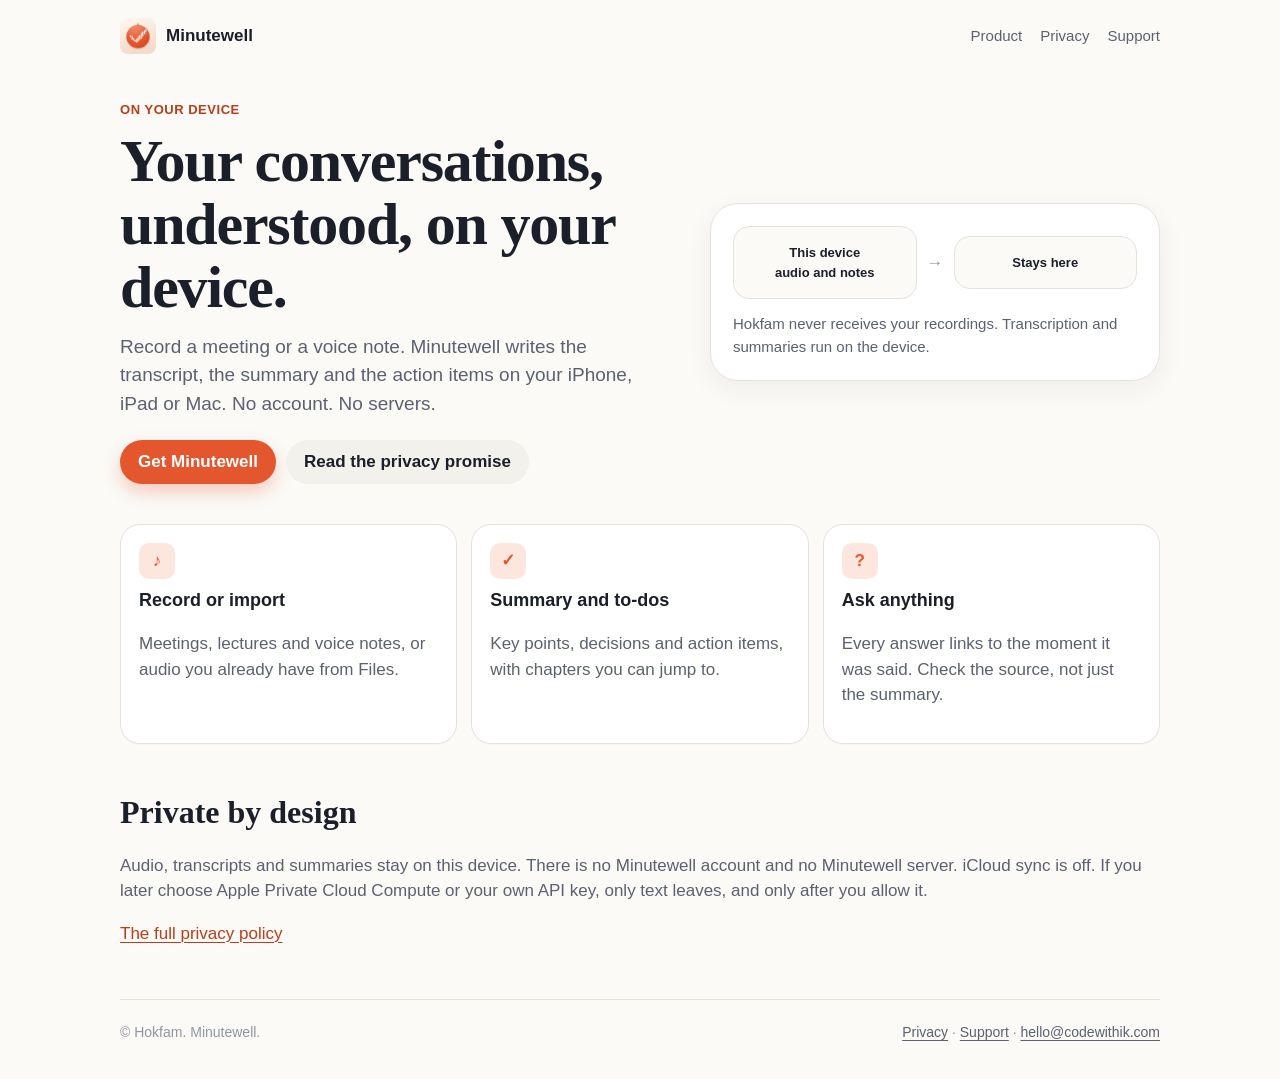
==== index.html @ e91f5c22 "Add files via upload" ====
<!DOCTYPE html>
<html lang="en">
<head>
  <meta charset="utf-8">
  <meta name="viewport" content="width=device-width, initial-scale=1">
  <title>Minutewell — Private meeting notes</title>
  <meta name="description" content="Record a meeting or voice note. Get a transcript, summary and action items on your iPhone, iPad or Mac. No account. No servers.">
  <link rel="icon" href="assets/favicon.png" type="image/png">
  <link rel="apple-touch-icon" href="assets/icon-180.png">
  <link rel="stylesheet" href="assets/styles.css">
</head>
<body>
  <header class="wrap nav">
    <a class="brand" href="./"><img src="assets/icon-180.png" alt="">Minutewell</a>
    <nav class="nav-links" aria-label="Site">
      <a href="#product">Product</a>
      <a href="privacy/">Privacy</a>
      <a href="support/">Support</a>
    </nav>
  </header>

  <main>
    <section class="wrap hero">
      <div>
        <p class="kicker">On your device</p>
        <h1>Your conversations, understood, on your device.</h1>
        <p class="lede">Record a meeting or a voice note. Minutewell writes the transcript, the summary and the action items on your iPhone, iPad or Mac. No account. No servers.</p>
        <div class="actions">
          <a class="btn" href="support/">Get Minutewell</a>
          <a class="btn quiet" href="privacy/">Read the privacy promise</a>
        </div>
      </div>
      <aside class="panel">
        <div class="flow" aria-label="Recordings stay on the device. Minutewell has no servers.">
          <div class="node">This device<br>audio and notes</div>
          <div class="arrow" aria-hidden="true">→</div>
          <div class="node">Stays here</div>
        </div>
        <p>Hokfam never receives your recordings. Transcription and summaries run on the device.</p>
      </aside>
    </section>

    <section class="wrap grid" id="product">
      <article class="card">
        <div class="mark" aria-hidden="true">♪</div>
        <h2>Record or import</h2>
        <p>Meetings, lectures and voice notes, or audio you already have from Files.</p>
      </article>
      <article class="card">
        <div class="mark" aria-hidden="true">✓</div>
        <h2>Summary and to-dos</h2>
        <p>Key points, decisions and action items, with chapters you can jump to.</p>
      </article>
      <article class="card">
        <div class="mark" aria-hidden="true">?</div>
        <h2>Ask anything</h2>
        <p>Every answer links to the moment it was said. Check the source, not just the summary.</p>
      </article>
    </section>

    <section class="wrap section">
      <h2>Private by design</h2>
      <p>Audio, transcripts and summaries stay on this device. There is no Minutewell account and no Minutewell server. iCloud sync is off. If you later choose Apple Private Cloud Compute or your own API key, only text leaves, and only after you allow it.</p>
      <p><a href="privacy/">The full privacy policy</a></p>
    </section>
  </main>

  <footer class="wrap">
    <span>© Hokfam. Minutewell.</span>
    <span><a href="privacy/">Privacy</a> · <a href="support/">Support</a> · <a href="mailto:hello@codewithik.com">hello@codewithik.com</a></span>
  </footer>
</body>
</html>
---- assets/styles.css ----
/* Minutewell site. Warm paper, persimmon accent, system fonts. */
:root {
  --accent: #E4572E;
  --accent-text: #B83F1C;
  --accent-soft: #FCE6DE;
  --ink: #1B1F2A;
  --ink-secondary: #5B6170;
  --ink-tertiary: #9096A2;
  --bg: #FBFAF7;
  --surface: #FFFFFF;
  --raised: #F3F1EC;
  --line: #E6E2DA;
  --success: #1F9D6B;
  --shadow: 0 8px 28px rgba(27, 31, 42, 0.06);
  --max: 1040px;
  --serif: "Iowan Old Style", Palatino, "Palatino Linotype", Georgia, serif;
  --sans: -apple-system, BlinkMacSystemFont, "SF Pro Text", "Segoe UI", sans-serif;
}

* { box-sizing: border-box; }
html { scroll-behavior: smooth; }
body {
  margin: 0;
  background: var(--bg);
  color: var(--ink);
  font-family: var(--sans);
  font-size: 17px;
  line-height: 1.5;
}
img { max-width: 100%; display: block; }
a { color: var(--accent-text); text-decoration-thickness: 1px; text-underline-offset: 3px; }
a:hover { color: var(--accent); }

.wrap { width: min(var(--max), calc(100% - 40px)); margin: 0 auto; }
.narrow { width: min(720px, calc(100% - 40px)); margin: 0 auto; }

.nav {
  display: flex;
  align-items: center;
  justify-content: space-between;
  gap: 16px;
  padding: 18px 0;
}
.brand { display: flex; align-items: center; gap: 10px; color: var(--ink); text-decoration: none; font-weight: 650; }
.brand img { width: 36px; height: 36px; border-radius: 8px; }
.nav-links { display: flex; gap: 18px; align-items: center; }
.nav-links a { color: var(--ink-secondary); text-decoration: none; font-size: 15px; }
.nav-links a:hover, .nav-links a[aria-current="page"] { color: var(--ink); }

.btn {
  display: inline-flex;
  align-items: center;
  justify-content: center;
  min-height: 44px;
  padding: 0 18px;
  border-radius: 999px;
  background: var(--accent);
  color: white;
  text-decoration: none;
  font-weight: 650;
  box-shadow: 0 8px 18px rgba(228, 87, 46, 0.28);
}
.btn:hover { color: white; }
.btn.quiet {
  background: var(--raised);
  color: var(--ink);
  box-shadow: none;
}

.hero { padding: 28px 0 12px; display: grid; grid-template-columns: 1.1fr 0.9fr; gap: 40px; align-items: center; }
.kicker { color: var(--accent-text); font-size: 13px; font-weight: 700; letter-spacing: 0.04em; text-transform: uppercase; margin: 0 0 10px; }
h1 { font-family: var(--serif); font-size: clamp(40px, 5vw, 60px); line-height: 1.05; font-weight: 700; letter-spacing: -0.02em; margin: 0 0 14px; }
.lede { color: var(--ink-secondary); font-size: 19px; margin: 0 0 22px; max-width: 38em; }
.actions { display: flex; flex-wrap: wrap; gap: 10px; }

.panel {
  background: var(--surface);
  border: 0.5px solid var(--line);
  border-radius: 28px;
  box-shadow: var(--shadow);
  padding: 22px;
}
.flow { display: grid; grid-template-columns: 1fr auto 1fr; gap: 10px; align-items: center; }
.node, .blocked {
  border-radius: 16px;
  padding: 16px 10px;
  text-align: center;
  font-size: 13px;
  font-weight: 650;
}
.node { background: var(--bg); border: 0.5px solid var(--line); }
.blocked { background: var(--raised); color: var(--ink-tertiary); }
.arrow { color: var(--ink-tertiary); font-weight: 700; }
.panel p { color: var(--ink-secondary); margin: 14px 0 0; font-size: 15px; }

.grid { display: grid; grid-template-columns: repeat(3, 1fr); gap: 14px; padding: 28px 0 8px; }
.card {
  background: var(--surface);
  border: 0.5px solid var(--line);
  border-radius: 20px;
  padding: 18px;
  box-shadow: 0 1px 0 rgba(27, 31, 42, 0.02);
}
.card h2, .section h2 { font-size: 18px; margin: 8px 0; }
.card p, .section p, .section li { color: var(--ink-secondary); }
.mark {
  width: 36px; height: 36px; border-radius: 10px;
  background: var(--accent-soft); color: var(--accent);
  display: grid; place-items: center; font-weight: 700;
}

.section { padding: 36px 0; }
.section h2 { font-family: var(--serif); font-size: 32px; margin: 0 0 8px; }
footer {
  border-top: 0.5px solid var(--line);
  padding: 22px 0 36px;
  color: var(--ink-tertiary);
  font-size: 14px;
  display: flex;
  justify-content: space-between;
  gap: 12px;
  flex-wrap: wrap;
}
footer a { color: var(--ink-secondary); }

.policy h1 { font-size: clamp(36px, 4vw, 48px); }
.policy h2 { font-family: var(--serif); font-size: 26px; margin: 28px 0 8px; }
.policy p, .policy li { color: var(--ink-secondary); }
.policy ul { padding-left: 1.2em; }
.updated { color: var(--ink-tertiary); font-size: 14px; }

@media (max-width: 800px) {
  .hero, .grid { grid-template-columns: 1fr; }
  .nav { align-items: flex-start; }
}
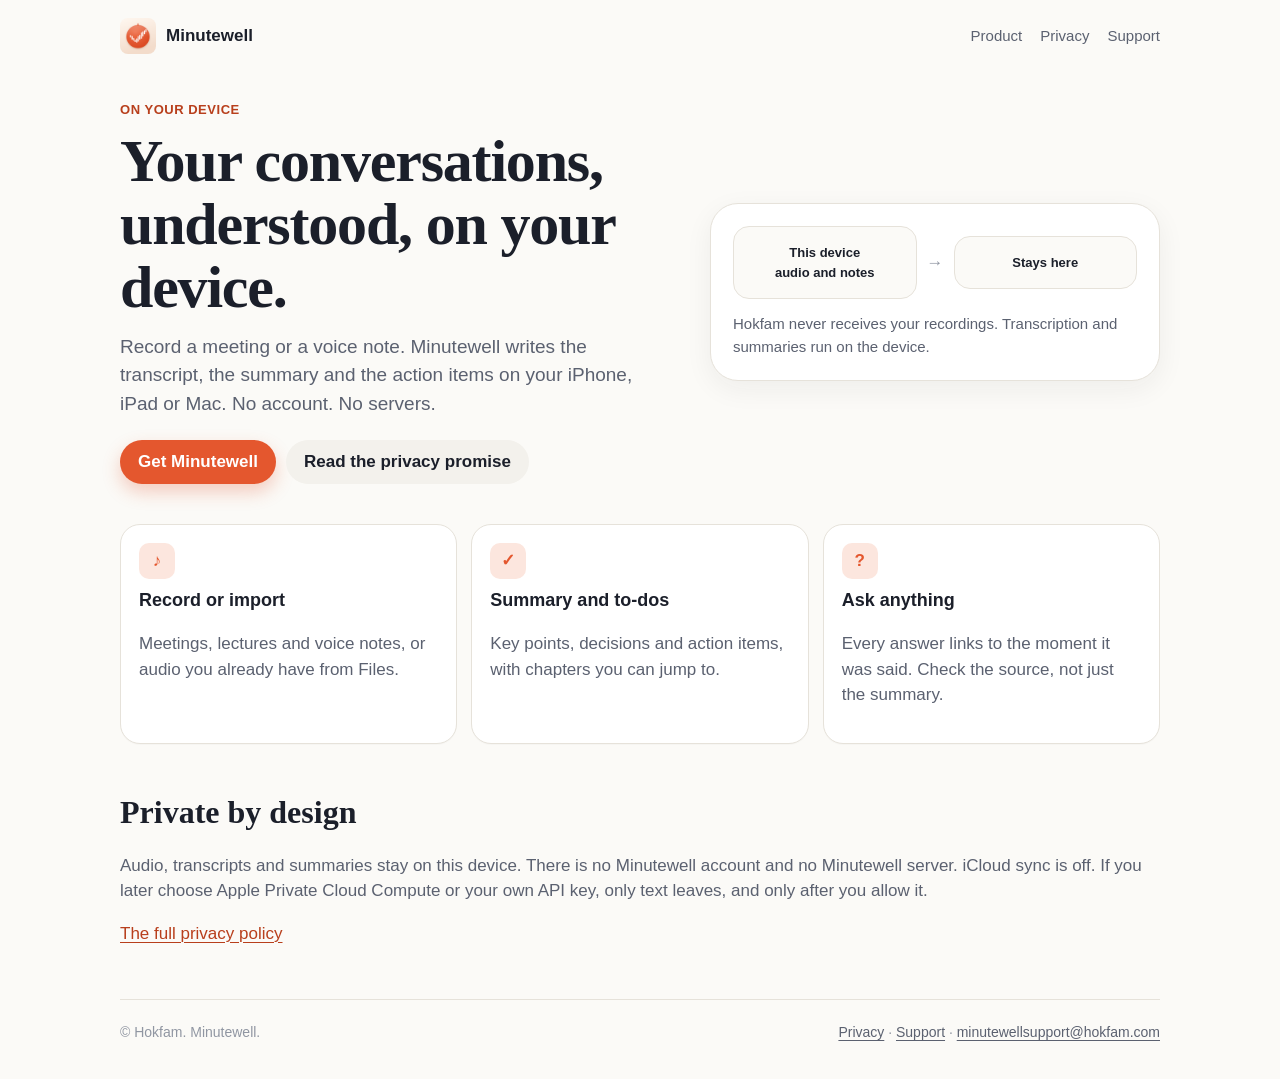
==== commit ed9e5710: "index.html" ====
--- a/index.html
+++ b/index.html
@@ -14,8 +14,8 @@
     <a class="brand" href="./"><img src="assets/icon-180.png" alt="">Minutewell</a>
     <nav class="nav-links" aria-label="Site">
       <a href="#product">Product</a>
-      <a href="privacy/">Privacy</a>
-      <a href="support/">Support</a>
+      <a href="privacy.html">Privacy</a>
+      <a href="support.html">Support</a>
     </nav>
   </header>
 
@@ -67,7 +67,7 @@
 
   <footer class="wrap">
     <span>© Hokfam. Minutewell.</span>
-    <span><a href="privacy/">Privacy</a> · <a href="support/">Support</a> · <a href="mailto:hello@codewithik.com">hello@codewithik.com</a></span>
+    <span><a href="privacy/">Privacy</a> · <a href="support/">Support</a> · <a href="mailto:minutewellsupport@hokfam.com">minutewellsupport@hokfam.com</a></span>
   </footer>
 </body>
 </html>
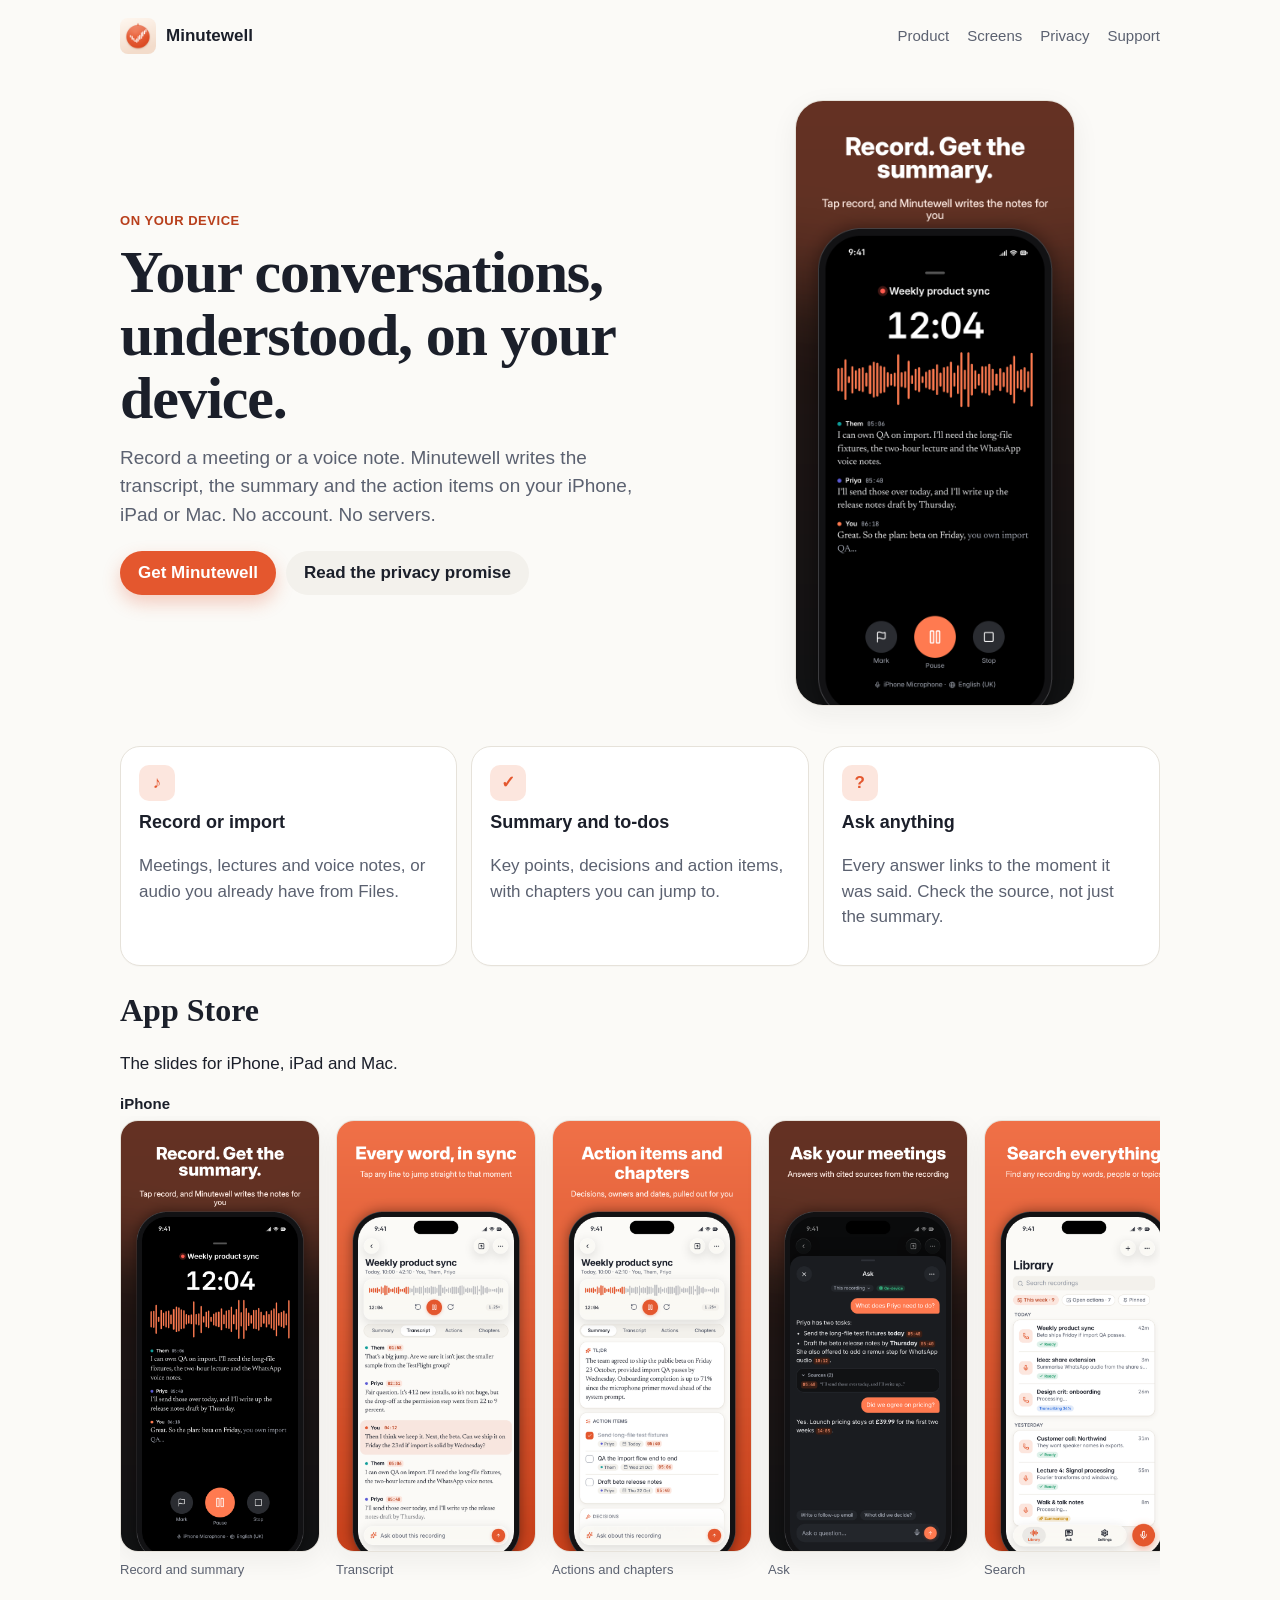
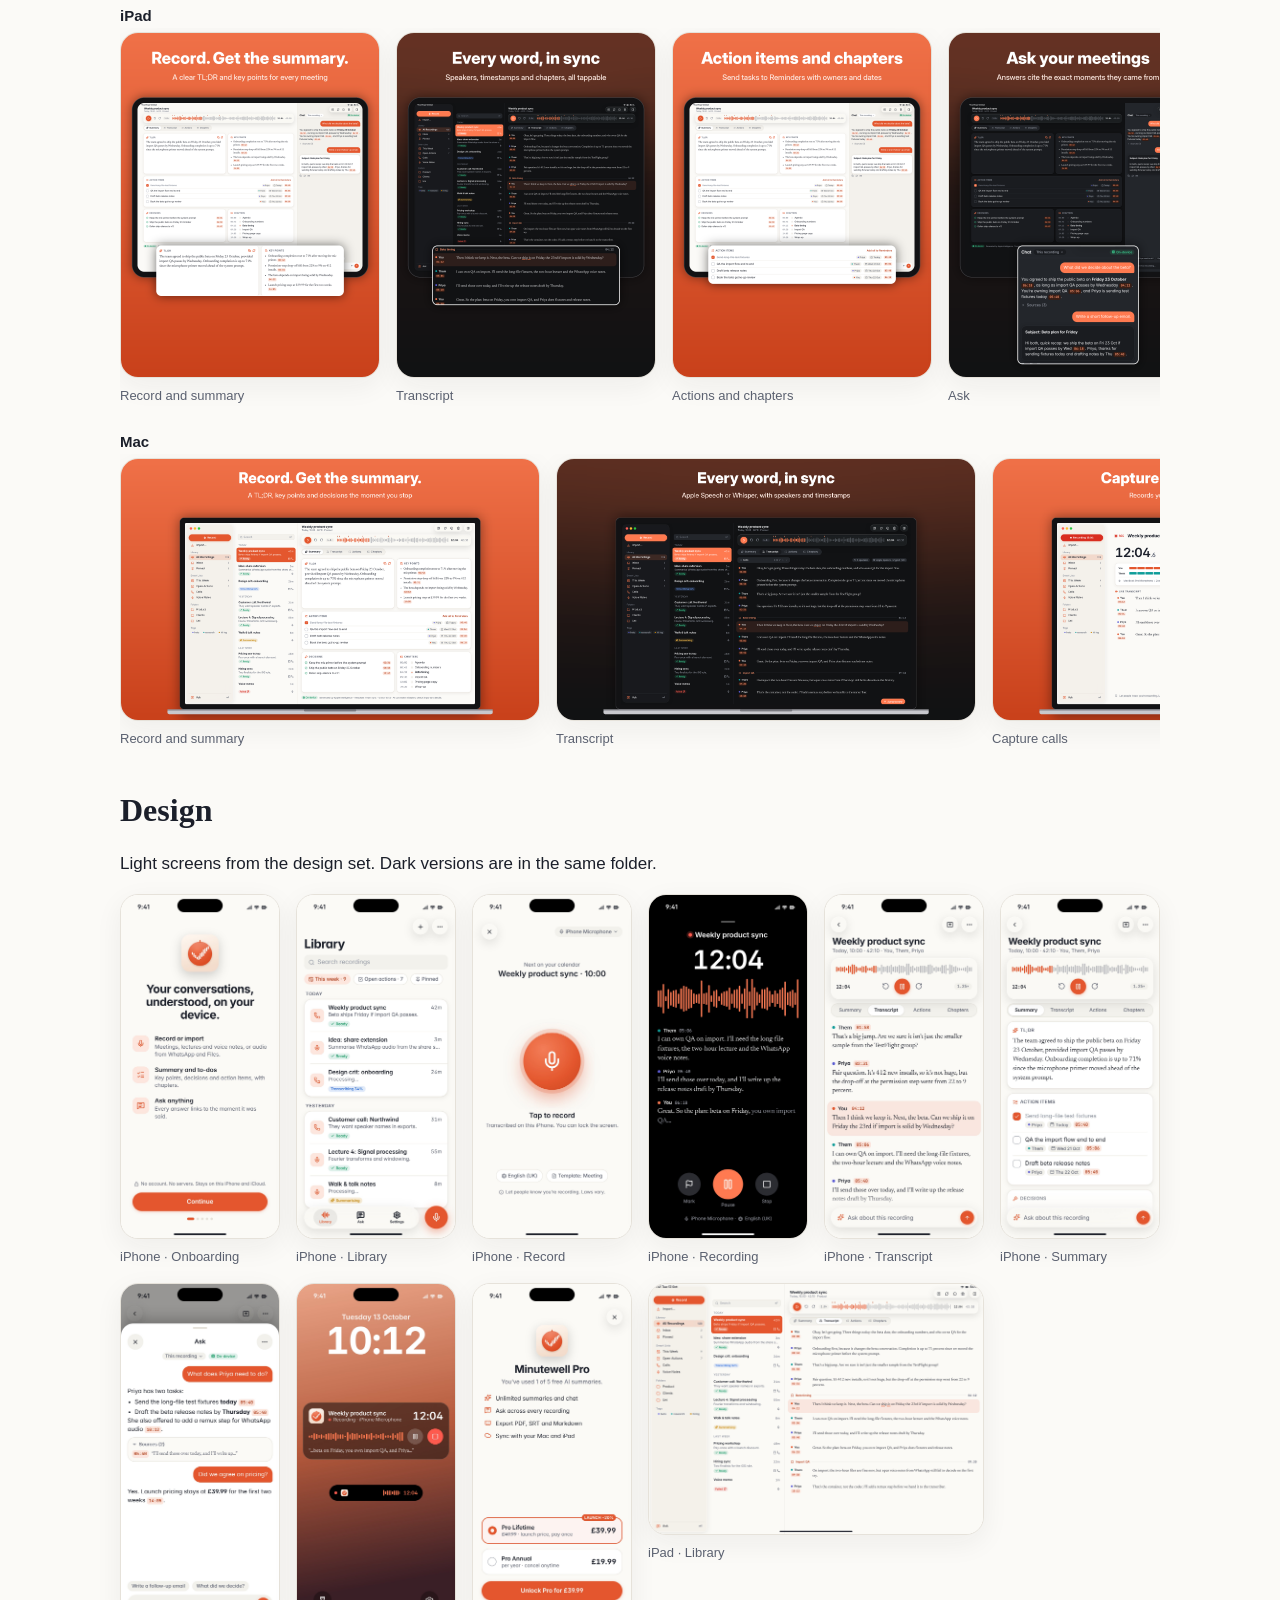
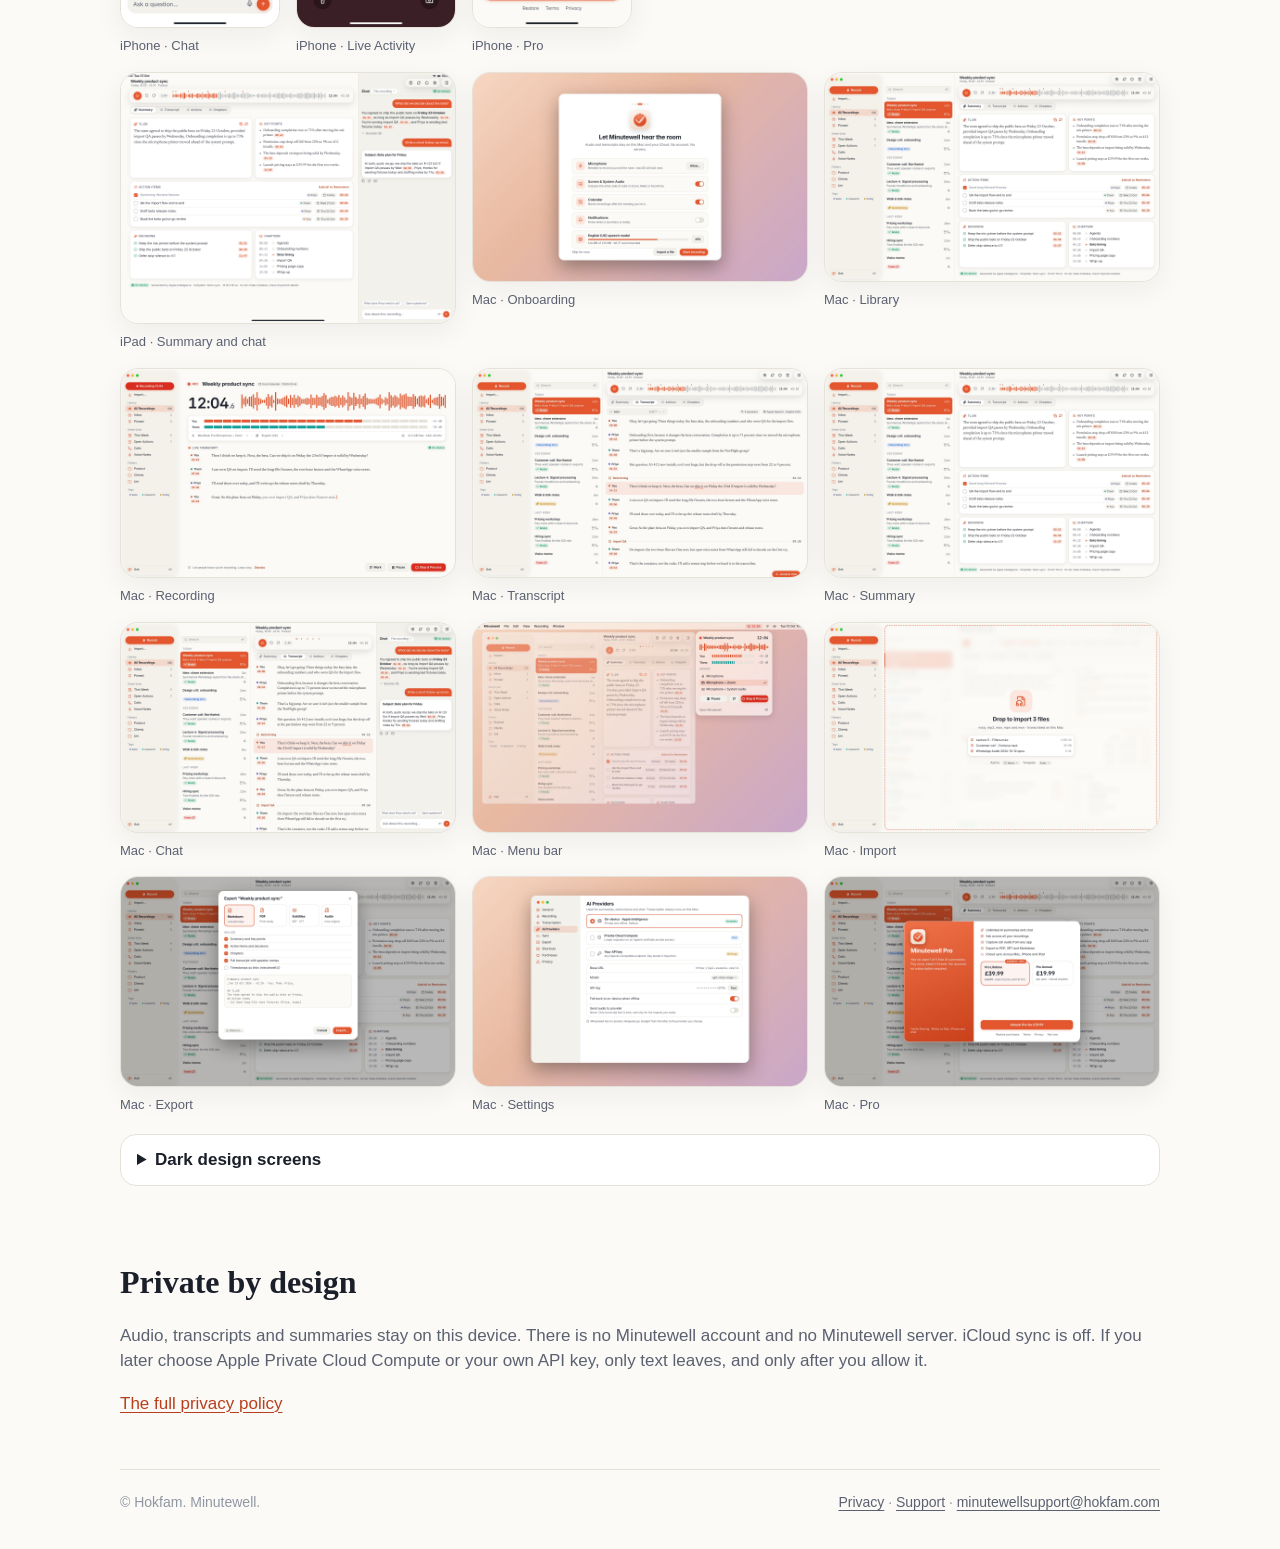
==== commit bad6591b: "Add files via upload" ====
--- a/index.html
+++ b/index.html
@@ -14,6 +14,7 @@
     <a class="brand" href="./"><img src="assets/icon-180.png" alt="">Minutewell</a>
     <nav class="nav-links" aria-label="Site">
       <a href="#product">Product</a>
+      <a href="#screens">Screens</a>
       <a href="privacy.html">Privacy</a>
       <a href="support.html">Support</a>
     </nav>
@@ -26,17 +27,12 @@
         <h1>Your conversations, understood, on your device.</h1>
         <p class="lede">Record a meeting or a voice note. Minutewell writes the transcript, the summary and the action items on your iPhone, iPad or Mac. No account. No servers.</p>
         <div class="actions">
-          <a class="btn" href="support/">Get Minutewell</a>
-          <a class="btn quiet" href="privacy/">Read the privacy promise</a>
+          <a class="btn" href="support.html">Get Minutewell</a>
+          <a class="btn quiet" href="privacy.html">Read the privacy promise</a>
         </div>
       </div>
-      <aside class="panel">
-        <div class="flow" aria-label="Recordings stay on the device. Minutewell has no servers.">
-          <div class="node">This device<br>audio and notes</div>
-          <div class="arrow" aria-hidden="true">→</div>
-          <div class="node">Stays here</div>
-        </div>
-        <p>Hokfam never receives your recordings. Transcription and summaries run on the device.</p>
+      <aside class="hero-shot">
+        <img src="assets/screens/iphone/01-record-summary.png" alt="iPhone App Store screenshot. Record a meeting and read the summary on the device.">
       </aside>
     </section>
 
@@ -58,16 +54,110 @@
       </article>
     </section>
 
+    <section class="wrap gallery" id="screens">
+      <h2>App Store</h2>
+      <p class="sub">The slides for iPhone, iPad and Mac.</p>
+
+      <h3>iPhone</h3>
+      <div class="shot-row">
+        <figure><img src="assets/screens/iphone/01-record-summary.png" alt="Record a meeting and get a summary."><figcaption>Record and summary</figcaption></figure>
+        <figure><img src="assets/screens/iphone/02-transcript.png" alt="Transcript with speakers and timestamps."><figcaption>Transcript</figcaption></figure>
+        <figure><img src="assets/screens/iphone/03-actions-chapters.png" alt="Action items and chapters."><figcaption>Actions and chapters</figcaption></figure>
+        <figure><img src="assets/screens/iphone/04-ask.png" alt="Ask a question about a recording."><figcaption>Ask</figcaption></figure>
+        <figure><img src="assets/screens/iphone/05-search.png" alt="Search across recordings."><figcaption>Search</figcaption></figure>
+        <figure><img src="assets/screens/iphone/06-private.png" alt="Recordings stay on the device."><figcaption>Private</figcaption></figure>
+        <figure><img src="assets/screens/iphone/07-lock-screen.png" alt="Recording on the lock screen."><figcaption>Lock screen</figcaption></figure>
+      </div>
+
+      <h3>iPad</h3>
+      <div class="shot-row pad">
+        <figure><img src="assets/screens/ipad/01-record-summary.png" alt="iPad summary beside the library."><figcaption>Record and summary</figcaption></figure>
+        <figure><img src="assets/screens/ipad/02-transcript.png" alt="iPad transcript."><figcaption>Transcript</figcaption></figure>
+        <figure><img src="assets/screens/ipad/03-actions-chapters.png" alt="iPad action items and chapters."><figcaption>Actions and chapters</figcaption></figure>
+        <figure><img src="assets/screens/ipad/04-ask.png" alt="Ask on iPad."><figcaption>Ask</figcaption></figure>
+        <figure><img src="assets/screens/ipad/05-search.png" alt="Search on iPad."><figcaption>Search</figcaption></figure>
+        <figure><img src="assets/screens/ipad/06-private.png" alt="Privacy on iPad."><figcaption>Private</figcaption></figure>
+      </div>
+
+      <h3>Mac</h3>
+      <div class="shot-row mac">
+        <figure><img src="assets/screens/mac/01-record-summary.png" alt="Mac library with a summary."><figcaption>Record and summary</figcaption></figure>
+        <figure><img src="assets/screens/mac/02-transcript.png" alt="Mac transcript."><figcaption>Transcript</figcaption></figure>
+        <figure><img src="assets/screens/mac/03-capture-calls.png" alt="Capture both sides of a call on Mac."><figcaption>Capture calls</figcaption></figure>
+        <figure><img src="assets/screens/mac/04-ask.png" alt="Ask on Mac."><figcaption>Ask</figcaption></figure>
+        <figure><img src="assets/screens/mac/05-search.png" alt="Search on Mac."><figcaption>Search</figcaption></figure>
+        <figure><img src="assets/screens/mac/06-private.png" alt="Privacy on Mac."><figcaption>Private</figcaption></figure>
+        <figure><img src="assets/screens/mac/07-export.png" alt="Export a recording."><figcaption>Export</figcaption></figure>
+        <figure><img src="assets/screens/mac/08-menu-bar.png" alt="Minutewell in the menu bar."><figcaption>Menu bar</figcaption></figure>
+      </div>
+    </section>
+
+    <section class="wrap gallery" id="design">
+      <h2>Design</h2>
+      <p class="sub">Light screens from the design set. Dark versions are in the same folder.</p>
+      <div class="design-grid">
+        <figure><img src="assets/design/iphone-01-onboarding-light.jpg" alt="iPhone onboarding."><figcaption>iPhone · Onboarding</figcaption></figure>
+        <figure><img src="assets/design/iphone-02-library-light.jpg" alt="iPhone library."><figcaption>iPhone · Library</figcaption></figure>
+        <figure><img src="assets/design/iphone-03-record-light.jpg" alt="iPhone ready to record."><figcaption>iPhone · Record</figcaption></figure>
+        <figure><img src="assets/design/iphone-04-recording-light.jpg" alt="iPhone while recording."><figcaption>iPhone · Recording</figcaption></figure>
+        <figure><img src="assets/design/iphone-05-transcript-light.jpg" alt="iPhone transcript."><figcaption>iPhone · Transcript</figcaption></figure>
+        <figure><img src="assets/design/iphone-06-summary-light.jpg" alt="iPhone summary."><figcaption>iPhone · Summary</figcaption></figure>
+        <figure><img src="assets/design/iphone-07-chat-light.jpg" alt="iPhone chat."><figcaption>iPhone · Chat</figcaption></figure>
+        <figure><img src="assets/design/iphone-08-live-activity-light.jpg" alt="iPhone Live Activity."><figcaption>iPhone · Live Activity</figcaption></figure>
+        <figure><img src="assets/design/iphone-09-paywall-light.jpg" alt="iPhone Pro screen."><figcaption>iPhone · Pro</figcaption></figure>
+        <figure class="wide"><img src="assets/design/ipad-01-library-detail-light.jpg" alt="iPad library and recording."><figcaption>iPad · Library</figcaption></figure>
+        <figure class="wide"><img src="assets/design/ipad-02-summary-chat-light.jpg" alt="iPad summary and chat."><figcaption>iPad · Summary and chat</figcaption></figure>
+        <figure class="wide"><img src="assets/design/mac-01-onboarding-light.jpg" alt="Mac onboarding."><figcaption>Mac · Onboarding</figcaption></figure>
+        <figure class="wide"><img src="assets/design/mac-02-library-light.jpg" alt="Mac library."><figcaption>Mac · Library</figcaption></figure>
+        <figure class="wide"><img src="assets/design/mac-03-recording-light.jpg" alt="Mac recording."><figcaption>Mac · Recording</figcaption></figure>
+        <figure class="wide"><img src="assets/design/mac-04-transcript-light.jpg" alt="Mac transcript."><figcaption>Mac · Transcript</figcaption></figure>
+        <figure class="wide"><img src="assets/design/mac-05-summary-light.jpg" alt="Mac summary."><figcaption>Mac · Summary</figcaption></figure>
+        <figure class="wide"><img src="assets/design/mac-06-chat-light.jpg" alt="Mac chat."><figcaption>Mac · Chat</figcaption></figure>
+        <figure class="wide"><img src="assets/design/mac-07-menubar-light.jpg" alt="Mac menu bar."><figcaption>Mac · Menu bar</figcaption></figure>
+        <figure class="wide"><img src="assets/design/mac-08-import-light.jpg" alt="Mac import."><figcaption>Mac · Import</figcaption></figure>
+        <figure class="wide"><img src="assets/design/mac-09-export-light.jpg" alt="Mac export."><figcaption>Mac · Export</figcaption></figure>
+        <figure class="wide"><img src="assets/design/mac-10-settings-light.jpg" alt="Mac settings."><figcaption>Mac · Settings</figcaption></figure>
+        <figure class="wide"><img src="assets/design/mac-11-paywall-light.jpg" alt="Mac Pro screen."><figcaption>Mac · Pro</figcaption></figure>
+      </div>
+      <details class="more">
+        <summary>Dark design screens</summary>
+        <div class="design-grid">
+          <figure><img src="assets/design/iphone-01-onboarding-dark.jpg" alt="iPhone onboarding, dark."><figcaption>iPhone · Onboarding</figcaption></figure>
+          <figure><img src="assets/design/iphone-02-library-dark.jpg" alt="iPhone library, dark."><figcaption>iPhone · Library</figcaption></figure>
+          <figure><img src="assets/design/iphone-03-record-dark.jpg" alt="iPhone record, dark."><figcaption>iPhone · Record</figcaption></figure>
+          <figure><img src="assets/design/iphone-04-recording-dark.jpg" alt="iPhone recording, dark."><figcaption>iPhone · Recording</figcaption></figure>
+          <figure><img src="assets/design/iphone-05-transcript-dark.jpg" alt="iPhone transcript, dark."><figcaption>iPhone · Transcript</figcaption></figure>
+          <figure><img src="assets/design/iphone-06-summary-dark.jpg" alt="iPhone summary, dark."><figcaption>iPhone · Summary</figcaption></figure>
+          <figure><img src="assets/design/iphone-07-chat-dark.jpg" alt="iPhone chat, dark."><figcaption>iPhone · Chat</figcaption></figure>
+          <figure><img src="assets/design/iphone-08-live-activity-dark.jpg" alt="iPhone Live Activity, dark."><figcaption>iPhone · Live Activity</figcaption></figure>
+          <figure><img src="assets/design/iphone-09-paywall-dark.jpg" alt="iPhone Pro, dark."><figcaption>iPhone · Pro</figcaption></figure>
+          <figure class="wide"><img src="assets/design/ipad-01-library-detail-dark.jpg" alt="iPad library, dark."><figcaption>iPad · Library</figcaption></figure>
+          <figure class="wide"><img src="assets/design/ipad-02-summary-chat-dark.jpg" alt="iPad summary, dark."><figcaption>iPad · Summary and chat</figcaption></figure>
+          <figure class="wide"><img src="assets/design/mac-01-onboarding-dark.jpg" alt="Mac onboarding, dark."><figcaption>Mac · Onboarding</figcaption></figure>
+          <figure class="wide"><img src="assets/design/mac-02-library-dark.jpg" alt="Mac library, dark."><figcaption>Mac · Library</figcaption></figure>
+          <figure class="wide"><img src="assets/design/mac-03-recording-dark.jpg" alt="Mac recording, dark."><figcaption>Mac · Recording</figcaption></figure>
+          <figure class="wide"><img src="assets/design/mac-04-transcript-dark.jpg" alt="Mac transcript, dark."><figcaption>Mac · Transcript</figcaption></figure>
+          <figure class="wide"><img src="assets/design/mac-05-summary-dark.jpg" alt="Mac summary, dark."><figcaption>Mac · Summary</figcaption></figure>
+          <figure class="wide"><img src="assets/design/mac-06-chat-dark.jpg" alt="Mac chat, dark."><figcaption>Mac · Chat</figcaption></figure>
+          <figure class="wide"><img src="assets/design/mac-07-menubar-dark.jpg" alt="Mac menu bar, dark."><figcaption>Mac · Menu bar</figcaption></figure>
+          <figure class="wide"><img src="assets/design/mac-08-import-dark.jpg" alt="Mac import, dark."><figcaption>Mac · Import</figcaption></figure>
+          <figure class="wide"><img src="assets/design/mac-09-export-dark.jpg" alt="Mac export, dark."><figcaption>Mac · Export</figcaption></figure>
+          <figure class="wide"><img src="assets/design/mac-10-settings-dark.jpg" alt="Mac settings, dark."><figcaption>Mac · Settings</figcaption></figure>
+          <figure class="wide"><img src="assets/design/mac-11-paywall-dark.jpg" alt="Mac Pro, dark."><figcaption>Mac · Pro</figcaption></figure>
+        </div>
+      </details>
+    </section>
+
     <section class="wrap section">
       <h2>Private by design</h2>
       <p>Audio, transcripts and summaries stay on this device. There is no Minutewell account and no Minutewell server. iCloud sync is off. If you later choose Apple Private Cloud Compute or your own API key, only text leaves, and only after you allow it.</p>
-      <p><a href="privacy/">The full privacy policy</a></p>
+      <p><a href="privacy.html">The full privacy policy</a></p>
     </section>
   </main>
 
   <footer class="wrap">
     <span>© Hokfam. Minutewell.</span>
-    <span><a href="privacy/">Privacy</a> · <a href="support/">Support</a> · <a href="mailto:minutewellsupport@hokfam.com">minutewellsupport@hokfam.com</a></span>
+    <span><a href="privacy.html">Privacy</a> · <a href="support.html">Support</a> · <a href="mailto:minutewellsupport@hokfam.com">minutewellsupport@hokfam.com</a></span>
   </footer>
 </body>
 </html>
--- a/assets/styles.css
+++ b/assets/styles.css
@@ -129,7 +129,60 @@
 .policy ul { padding-left: 1.2em; }
 .updated { color: var(--ink-tertiary); font-size: 14px; }
 
+.hero-shot img {
+  width: min(280px, 100%);
+  margin: 0 auto;
+  border-radius: 28px;
+  border: 0.5px solid var(--line);
+  box-shadow: var(--shadow);
+}
+.gallery { padding: 12px 0 8px; }
+.gallery h2 { font-family: var(--serif); font-size: 32px; margin: 0 0 4px; }
+.gallery h3 { font-size: 15px; margin: 8px 0 0; color: var(--ink); }
+.shot-row {
+  display: flex;
+  gap: 16px;
+  overflow-x: auto;
+  padding: 4px 2px 18px;
+  scroll-snap-type: x mandatory;
+}
+.shot-row figure { margin: 0; flex: 0 0 auto; scroll-snap-align: start; width: 200px; }
+.shot-row.pad figure { width: 260px; }
+.shot-row.mac figure { width: 420px; }
+.shot-row img, .design-grid img {
+  width: 100%;
+  height: auto;
+  border-radius: 18px;
+  border: 0.5px solid var(--line);
+  box-shadow: var(--shadow);
+  background: var(--surface);
+}
+.shot-row figcaption, .design-grid figcaption {
+  margin-top: 8px;
+  font-size: 13px;
+  color: var(--ink-secondary);
+}
+.design-grid {
+  display: grid;
+  grid-template-columns: repeat(auto-fill, minmax(150px, 1fr));
+  gap: 16px;
+  padding-bottom: 12px;
+}
+.design-grid figure { margin: 0; }
+.design-grid figure.wide { grid-column: span 2; }
+.more {
+  margin: 8px 0 28px;
+  border: 0.5px solid var(--line);
+  border-radius: 16px;
+  background: var(--surface);
+  padding: 12px 16px;
+}
+.more summary { cursor: pointer; font-weight: 650; }
+.more .design-grid { padding-top: 14px; }
+
 @media (max-width: 800px) {
   .hero, .grid { grid-template-columns: 1fr; }
   .nav { align-items: flex-start; }
+  .design-grid figure.wide { grid-column: span 1; }
+  .shot-row.mac figure { width: 300px; }
 }
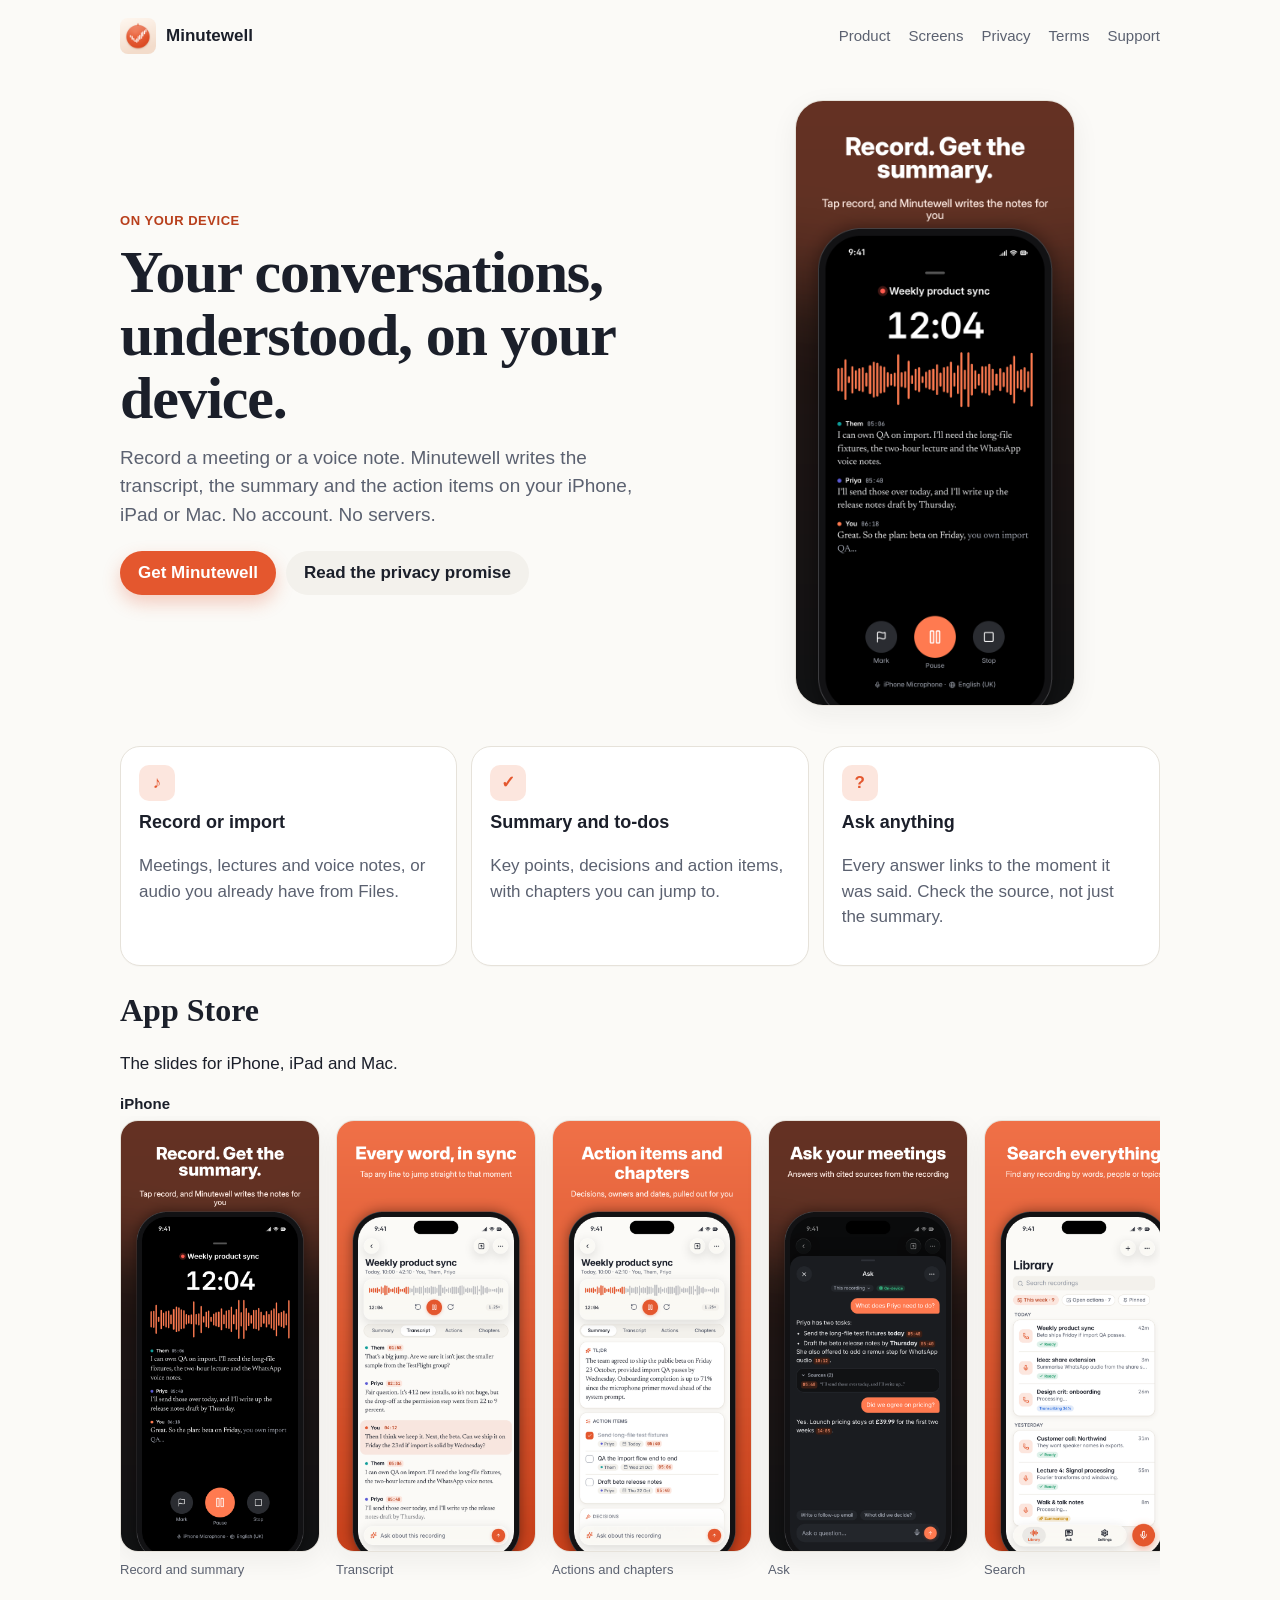
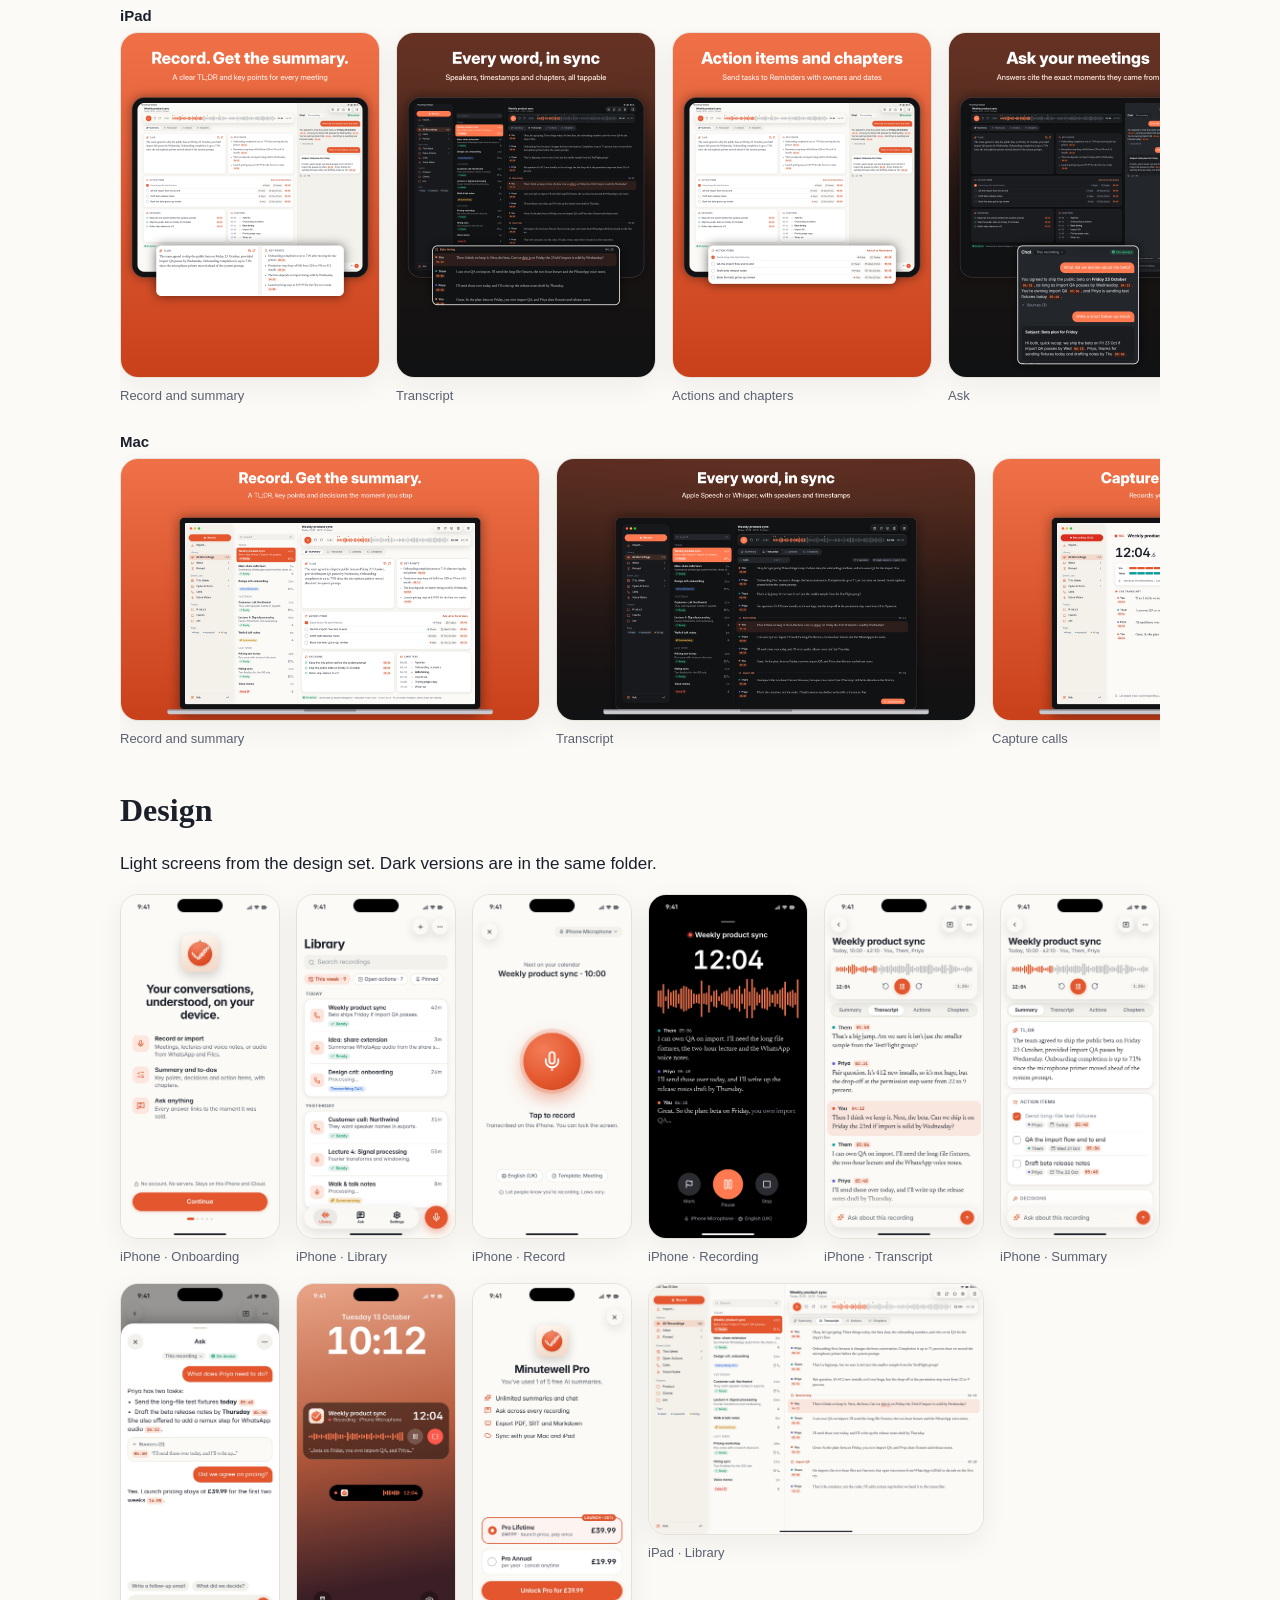
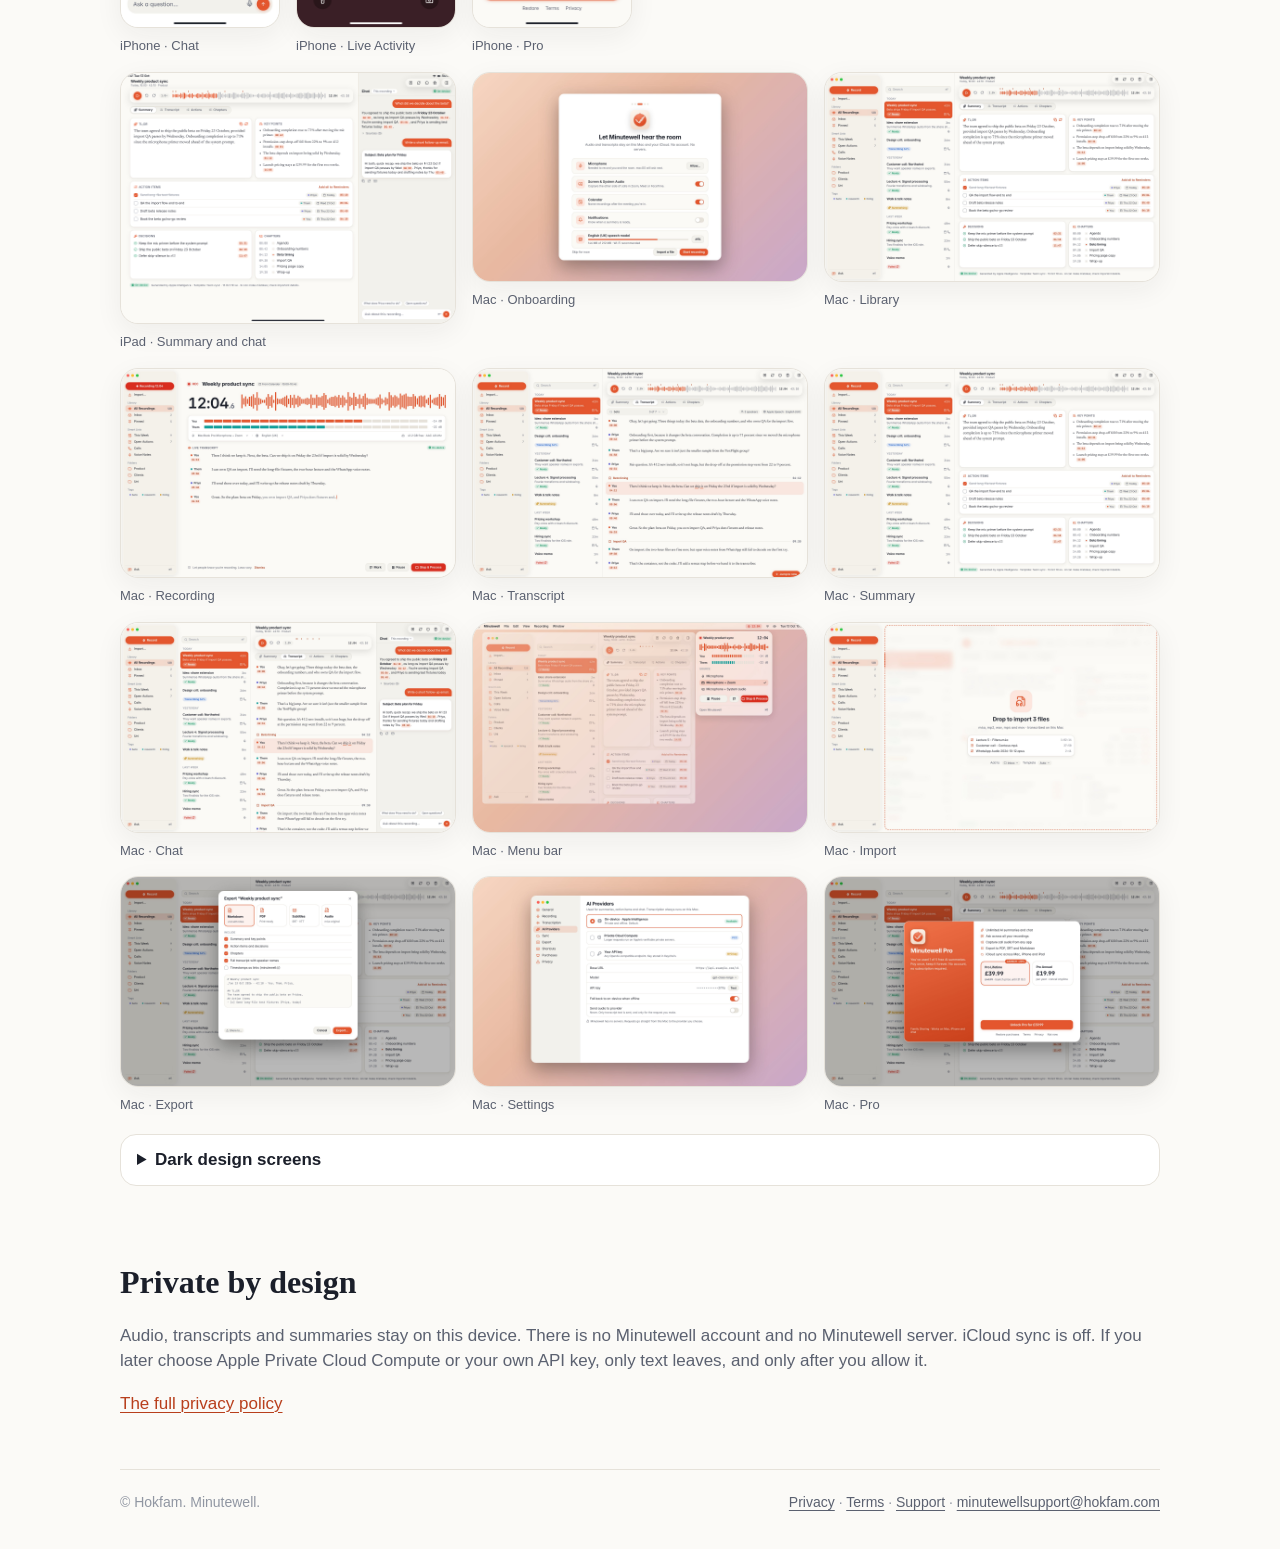
==== commit b3cbbeb1: "Add files via upload" ====
--- a/index.html
+++ b/index.html
@@ -16,6 +16,7 @@
       <a href="#product">Product</a>
       <a href="#screens">Screens</a>
       <a href="privacy.html">Privacy</a>
+      <a href="terms.html">Terms</a>
       <a href="support.html">Support</a>
     </nav>
   </header>
@@ -157,7 +158,7 @@
 
   <footer class="wrap">
     <span>© Hokfam. Minutewell.</span>
-    <span><a href="privacy.html">Privacy</a> · <a href="support.html">Support</a> · <a href="mailto:minutewellsupport@hokfam.com">minutewellsupport@hokfam.com</a></span>
+    <span><a href="privacy.html">Privacy</a> · <a href="terms.html">Terms</a> · <a href="support.html">Support</a> · <a href="mailto:minutewellsupport@hokfam.com">minutewellsupport@hokfam.com</a></span>
   </footer>
 </body>
 </html>
